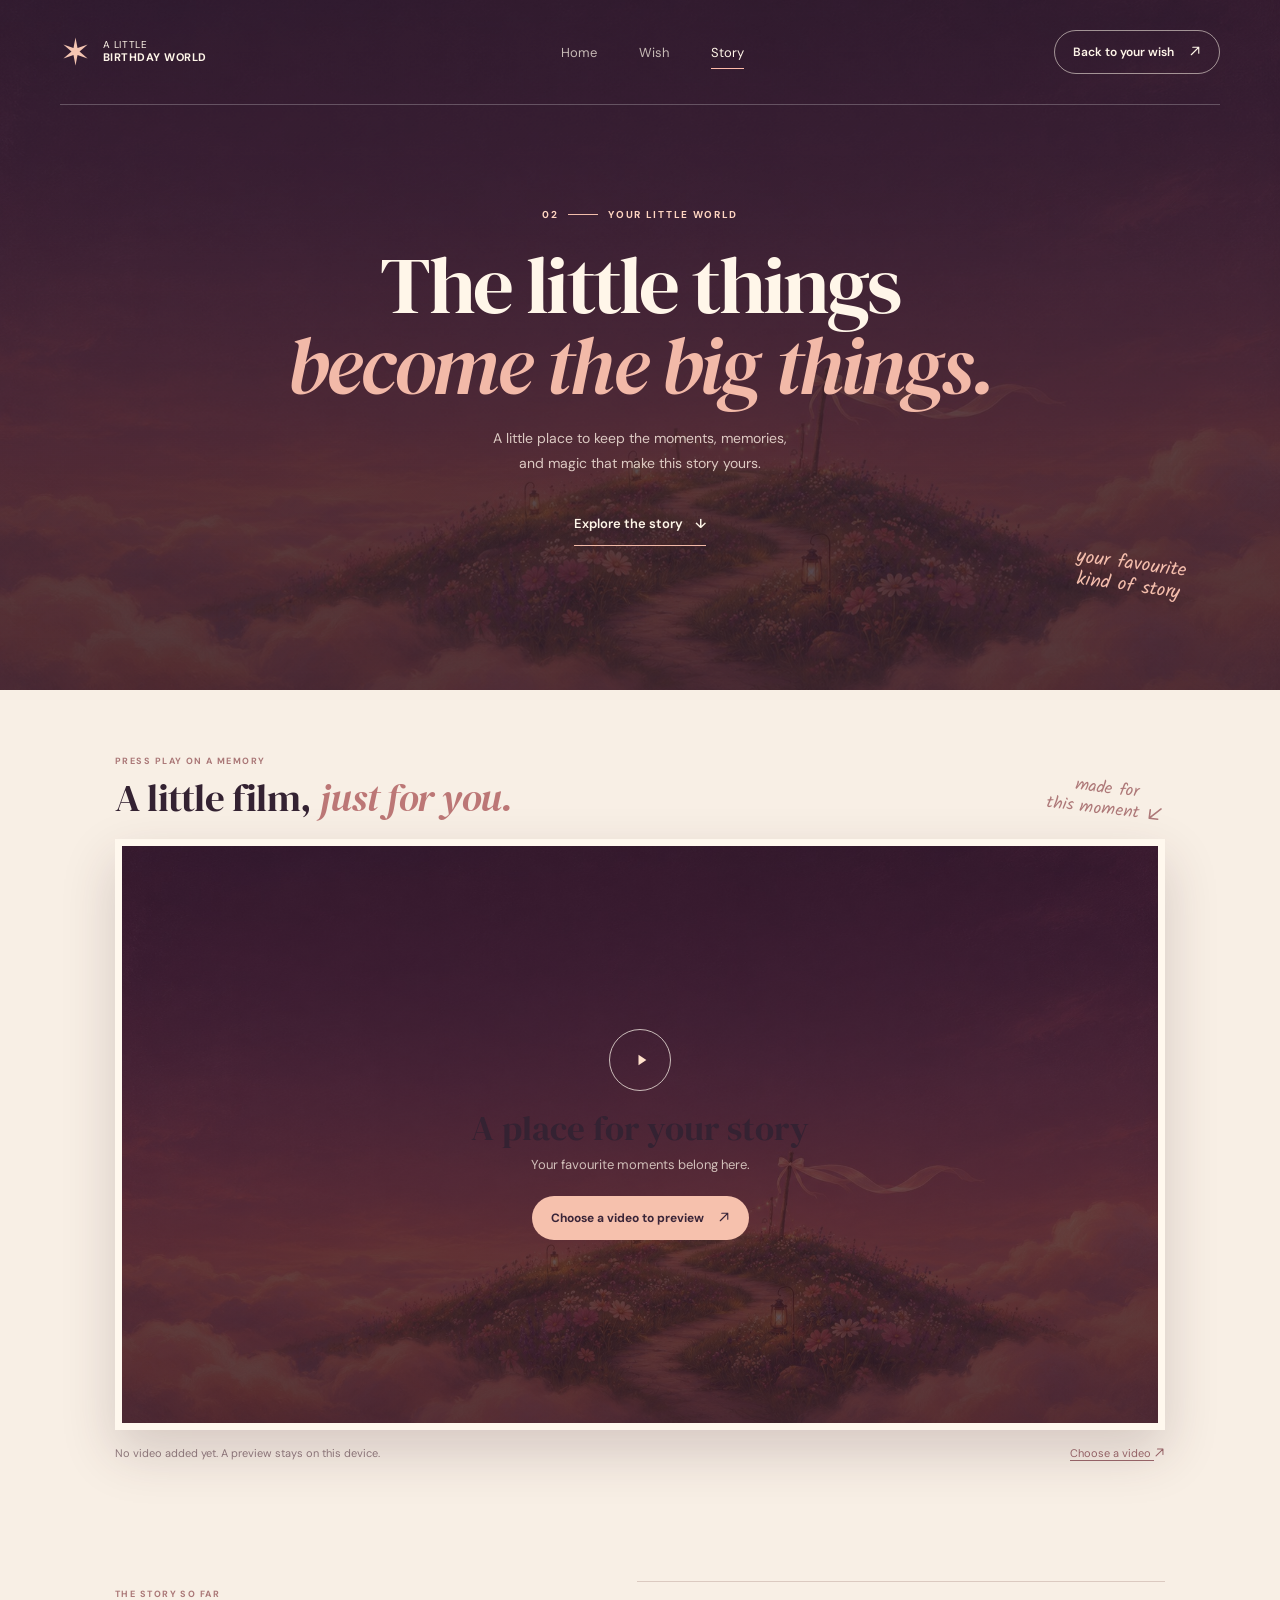
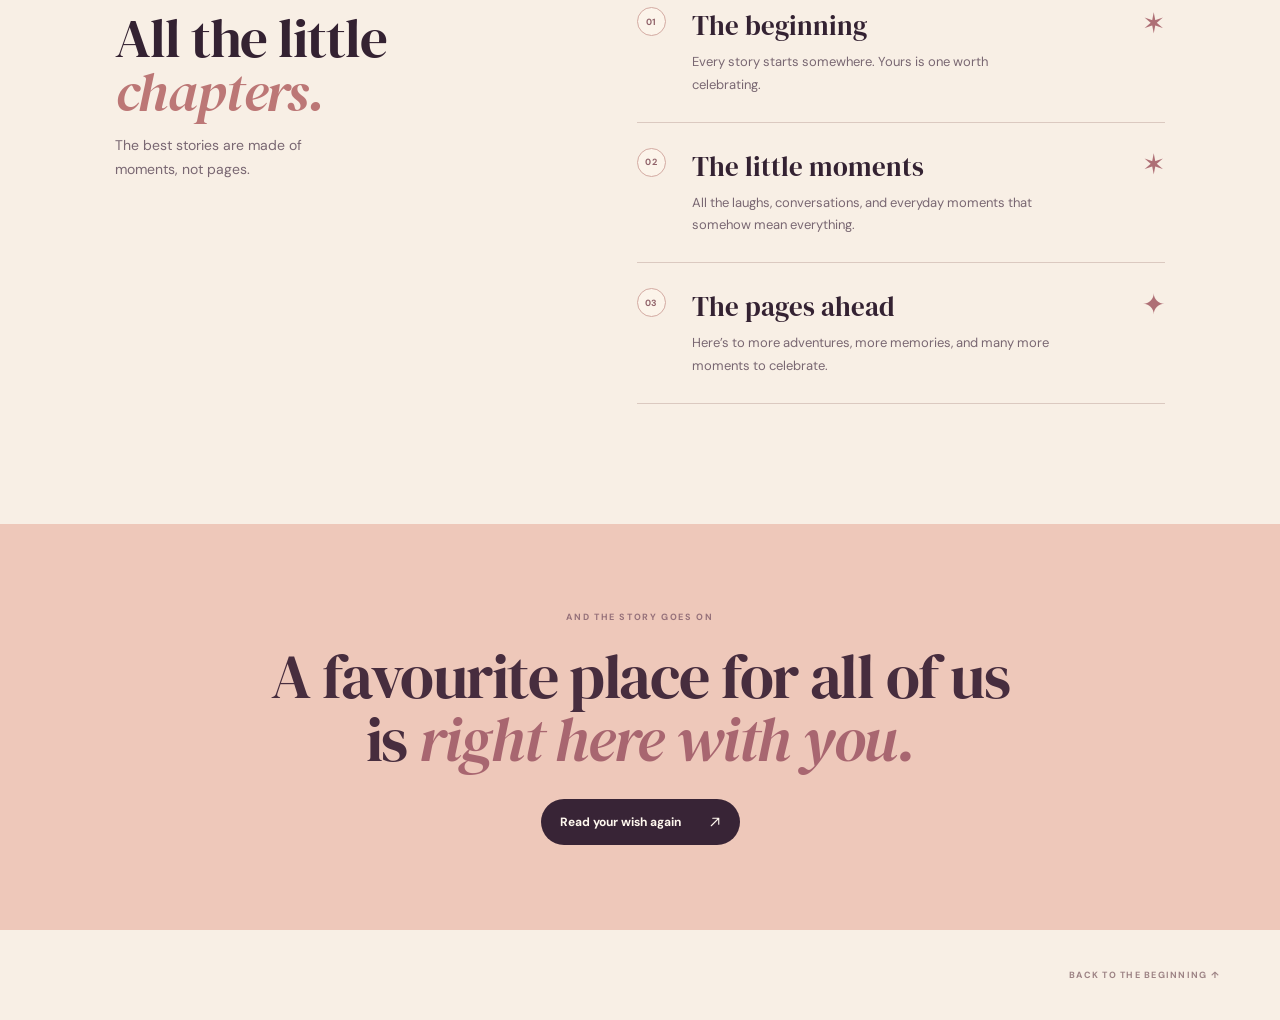
==== story/index.html @ e98e9b86 "Add birthday website" ====
<!doctype html>
<html lang="en">
<head>
  <meta charset="utf-8">
  <meta name="viewport" content="width=device-width, initial-scale=1">
  <meta name="theme-color" content="#2c1a2b">
  <meta name="description" content="A little place for your favourite memories.">
  <title>Your Story — A Little Birthday World</title>
  <link rel="preconnect" href="https://fonts.googleapis.com">
  <link rel="preconnect" href="https://fonts.gstatic.com" crossorigin>
  <link href="https://fonts.googleapis.com/css2?family=DM+Serif+Display:ital@0;1&family=DM+Sans:wght@400;500;600;700&family=Kalam:wght@400;700&display=swap" rel="stylesheet">
  <link href="https://fonts.googleapis.com/css2?family=Noto+Sans+Devanagari:wght@400;600;700&display=swap" rel="stylesheet">
  <link rel="stylesheet" href="story.css">
  <link rel="stylesheet" href="../shared/experience.css">
  <script src="story-content.js" defer></script>
  <script src="story.js" defer></script>
  <script src="../shared/experience.js" defer></script>
</head>
<body class="page-story">
  <div class="story-top">
    <header class="topbar wrap">
      <a class="brand" href="../index.html" aria-label="A Little Birthday World, home"><span class="brand-symbol" aria-hidden="true">✶</span><span>A little<br><strong>birthday world</strong></span></a>
      <nav class="main-nav" aria-label="Main navigation"><a href="../index.html">Home</a><a href="../wish/index.html">Wish</a><a href="index.html" class="current" aria-current="page">Story</a></nav>
      <a class="top-link" href="../wish/index.html">Back to your wish <span aria-hidden="true"><svg class="arrow-icon" aria-hidden="true" viewBox="0 0 16 16"><path d="M3 13 13 3M5 3h8v8"/></svg></span></a>
    </header>
    <section class="story-intro wrap">
      <div class="chapter">02 <span></span> YOUR LITTLE WORLD</div>
      <h1><span data-story-text="pageTitle1">The little things</span><br><em data-story-text="pageTitle2">become the big things.</em></h1>
      <p><span data-story-text="pageIntro1">A little place to keep the moments, memories,</span><br class="desktop-break"> <span data-story-text="pageIntro2">and magic that make this story yours.</span></p>
      <a class="story-discover" href="#film-title"><span data-story-text="exploreButton">Explore the story</span> <span aria-hidden="true">↓</span></a>
      <span class="intro-note" aria-hidden="true">your favourite<br>kind of story</span>
    </section>
  </div>
  <main>
    <section class="film-section wrap" aria-labelledby="film-title" data-reveal>
      <div class="section-heading"><div><span class="section-label">PRESS PLAY ON A MEMORY</span><h2 id="film-title"><span data-story-text="filmTitle1">A little film,</span> <em data-story-text="filmTitle2">just for you.</em></h2></div><span class="film-scribble" aria-hidden="true">made for<br>this moment <svg class="arrow-icon arrow-down" aria-hidden="true" viewBox="0 0 16 16"><path d="M13 3 3 13M3 5v8h8"/></svg></span></div>
      <div class="video-frame">
        <video id="memory-video" controls playsinline preload="metadata" hidden aria-label="Your story video">
          <source src="assets/our-story.mp4" type="video/mp4">
          Sorry, your browser does not support embedded video.
        </video>
        <div id="video-placeholder" class="video-placeholder">
          <div class="play-symbol" aria-hidden="true"><svg viewBox="0 0 16 16" width="14" height="14"><path d="M4 2 13 8 4 14Z" fill="currentColor"/></svg></div>
          <p class="video-title" data-story-text="videoTitle">A place for your story</p>
          <p class="video-subtitle" data-story-text="videoSubtitle">Your favourite moments belong here.</p>
          <label class="preview-button" for="video-file"><span data-story-text="videoChoose">Choose a video to preview</span> <span aria-hidden="true"><svg class="arrow-icon" aria-hidden="true" viewBox="0 0 16 16"><path d="M3 13 13 3M5 3h8v8"/></svg></span></label>
        </div>
      </div>
      <div class="video-bottom"><span id="video-status" aria-live="polite" data-story-text="videoEmptyStatus">No video added yet. A preview stays on this device.</span><label class="change-video" for="video-file">Choose a video <svg class="arrow-icon" aria-hidden="true" viewBox="0 0 16 16"><path d="M3 13 13 3M5 3h8v8"/></svg></label></div>
      <input class="file-input" id="video-file" type="file" accept="video/*" aria-describedby="video-status">
      <noscript><p>JavaScript is needed to preview a selected video.</p></noscript>
    </section>
    <section class="memories wrap" aria-labelledby="memories-title" data-reveal>
      <div class="memories-intro"><span class="section-label">THE STORY SO FAR</span><h2 id="memories-title"><span data-story-text="chaptersTitle1">All the little</span><br><em data-story-text="chaptersTitle2">chapters.</em></h2><p data-story-text="chaptersSubtitle">The best stories are made of moments, not pages.</p></div>
      <div class="memory-list">
        <!-- Edit these three chapters to add your own memories. -->
        <article class="memory"><span class="memory-number">01</span><div><h3 data-story-text="chapter1Title">The beginning</h3><p data-story-text="chapter1Text">Every story starts somewhere. Yours is one worth celebrating.</p></div><span class="memory-mark" aria-hidden="true">✶</span></article>
        <article class="memory"><span class="memory-number">02</span><div><h3 data-story-text="chapter2Title">The little moments</h3><p data-story-text="chapter2Text">All the laughs, conversations, and everyday moments that somehow mean everything.</p></div><span class="memory-mark" aria-hidden="true">✶</span></article>
        <article class="memory"><span class="memory-number">03</span><div><h3 data-story-text="chapter3Title">The pages ahead</h3><p data-story-text="chapter3Text">Here’s to more adventures, more memories, and many more moments to celebrate.</p></div><span class="memory-mark" aria-hidden="true">✦</span></article>
      </div>
    </section>
    <section class="end-note" data-reveal><span>AND THE STORY GOES ON</span><p><span data-story-text="endingLine1">A favourite place for all of us</span><br>is <em data-story-text="endingLine2">right here with you.</em></p><a href="../wish/index.html">Read your wish again <span aria-hidden="true"><svg class="arrow-icon" aria-hidden="true" viewBox="0 0 16 16"><path d="M3 13 13 3M5 3h8v8"/></svg></span></a></section>
  </main>
  <footer class="footer wrap"><a href="../index.html">BACK TO THE BEGINNING ↑</a></footer>
</body>
</html>
---- story/story.css ----
:root{--ink:#342232;--muted:#796772;--cream:#fff6e9;--paper:#f8efe5;--pink:#efb5a5;--line:#dbc9c0;--display:'DM Serif Display',Georgia,serif;--sans:'DM Sans',Arial,sans-serif;--hand:'Kalam',cursive}*{box-sizing:border-box}html{scroll-behavior:smooth}body{margin:0;background:var(--paper);color:var(--ink);font-family:var(--sans);font-feature-settings:"kern" 1,"liga" 1}a{color:inherit;text-decoration:none}button,input,label{font:inherit}a:focus-visible,button:focus-visible,.file-input:focus-visible+label{outline:2px solid #d98a82;outline-offset:5px}.wrap{width:min(1260px,calc(100% - 120px));margin-inline:auto}.story-top{color:var(--cream);background:linear-gradient(180deg,#25182bb5,#27182ac9),url('assets/story-background.jpg') center 50%/cover,#362238}.topbar{height:105px;display:flex;align-items:center;justify-content:space-between;gap:28px;border-bottom:1px solid #ffffff3d}.brand{display:inline-flex;align-items:center;gap:11px;font-size:10px;letter-spacing:.06em;line-height:1.25;text-transform:uppercase;min-width:190px}.brand strong{font-size:11px;letter-spacing:.045em}.brand-symbol{font-size:37px;color:#f5c5b2;line-height:1}.main-nav{display:flex;align-items:center;gap:42px;font-size:13px}.main-nav a{opacity:.72;position:relative;padding:12px 0}.main-nav a:hover,.main-nav a.current{opacity:1}.main-nav a.current:after{content:"";position:absolute;left:0;right:0;bottom:5px;height:1px;background:#ffbba9}.top-link{border:1px solid #fff6e98c;border-radius:100px;padding:13px 18px;font-size:12px;font-weight:600;white-space:nowrap;transition:background .2s,color .2s}.top-link span{margin-left:12px}.top-link:hover{background:var(--cream);color:var(--ink)}.story-intro{position:relative;padding:103px 0 144px;text-align:center}.chapter{font-size:10px;font-weight:700;letter-spacing:.17em;color:#ffd5c1;display:flex;align-items:center;justify-content:center;gap:10px}.chapter span{width:30px;height:1px;background:#f2bdab}.story-intro h1{font:400 clamp(54px,6.3vw,88px)/.99 var(--display);letter-spacing:-.035em;margin:24px 0 21px}.story-intro h1 em{font-weight:400;color:#f2b9a8}.story-intro p{font-size:14px;line-height:1.8;color:#fff1e6cc}.intro-note{position:absolute;right:3%;bottom:92px;font:19px/1.15 var(--hand);color:#f4bdac;transform:rotate(8deg)}.film-section{max-width:1050px;margin-top:0;position:relative}.section-heading{display:flex;justify-content:space-between;align-items:flex-end;padding:58px 0 20px;color:var(--ink)}.section-label{font-size:9px;letter-spacing:.16em;font-weight:700;color:#aa7777}.section-heading .section-label{color:#aa7777}.section-heading h2,.memories h2{font:400 39px/1.05 var(--display);letter-spacing:-.02em;margin:9px 0 0}.section-heading h2 em,.memories h2 em{font-weight:400;color:#bc7776}.film-scribble{font:17px/1.1 var(--hand);color:#ae7979;transform:rotate(7deg);text-align:center}.video-frame{aspect-ratio:16/9;position:relative;background:#362236;overflow:hidden;border:7px solid #fff8ee;box-shadow:0 20px 45px #42233224}.video-frame video{display:block;width:100%;height:100%;object-fit:contain;background:#21131f}.video-frame video[hidden]{display:none}.video-placeholder{position:absolute;inset:0;display:flex;flex-direction:column;align-items:center;justify-content:center;text-align:center;padding:22px;background:linear-gradient(180deg,#2514279c,#251427c2),url('assets/story-background.jpg') center 62%/cover}.video-placeholder[hidden]{display:none}.play-symbol{width:62px;height:62px;border:1px solid #fff8eeb8;border-radius:50%;display:grid;place-items:center;color:#ffe1cb;font-size:15px;padding-left:4px;margin-bottom:20px}.video-title{font:400 35px/1 var(--display);margin:0 0 10px}.video-subtitle{font-size:13px;color:#fff6e9bb;margin:0 0 23px}.preview-button{cursor:pointer;background:#f6c1ad;color:#3a2538;border-radius:100px;padding:14px 19px;font-size:12px;font-weight:700}.preview-button span{margin-left:14px}.video-bottom{display:flex;justify-content:space-between;gap:20px;padding-top:15px;color:#917b7e;font-size:11px;line-height:1.5}.change-video{color:#9b676b;text-decoration:underline;text-underline-offset:3px;cursor:pointer;white-space:nowrap}.file-input{position:absolute;width:1px;height:1px;padding:0;margin:-1px;overflow:hidden;clip:rect(0,0,0,0);white-space:nowrap;border:0}.file-input:focus-visible ~ *{outline:0}.film-section:has(.file-input:focus-visible) .preview-button,.film-section:has(.file-input:focus-visible) .change-video{outline:2px solid #ad5e65;outline-offset:4px}.memories{max-width:1050px;padding:120px 0;display:grid;grid-template-columns:.9fr 1.1fr;gap:90px}.memories h2{font-size:55px;line-height:.98}.memories h2 em{color:#bc7776}.memories-intro>p{font-size:14px;line-height:1.75;color:var(--muted);max-width:250px}.memory{display:grid;grid-template-columns:37px 1fr 40px;gap:18px;padding:25px 0;border-top:1px solid var(--line)}.memory:last-child{border-bottom:1px solid var(--line)}.memory-number{font-size:10px;color:#bb8b86;font-weight:700;letter-spacing:.1em;padding-top:5px}.memory h3{font:400 27px var(--display);margin:0 0 7px}.memory p{font-size:13px;line-height:1.75;color:var(--muted);margin:0;max-width:360px}.memory-mark{font:28px Georgia,serif;text-align:right;color:#cc9990}.end-note{background:#eac2b2;text-align:center;padding:80px 20px 85px;color:#472d3e}.end-note>span{font-size:9px;letter-spacing:.18em;font-weight:700;color:#96717a}.end-note p{font:400 clamp(39px,5vw,62px)/1.03 var(--display);letter-spacing:-.025em;margin:20px 0 27px}.end-note p em{font-weight:400;color:#a86670}.end-note a{display:inline-flex;gap:28px;align-items:center;background:#382436;color:#fff8ef;padding:15px 19px;border-radius:100px;font-size:12px;font-weight:700;transition:transform .2s}.end-note a:hover{transform:translateY(-3px)}.footer{height:90px;display:flex;align-items:center;justify-content:space-between;font-size:9px;font-weight:700;letter-spacing:.14em;color:#9d8385}.footer a{text-align:right}
@media(max-width:900px){.wrap{width:min(100% - 52px,720px)}.topbar{height:90px}.brand{min-width:auto}.main-nav{gap:23px}.top-link{display:none}.story-intro{padding:85px 0 130px}.intro-note{right:1%;bottom:65px}.memories{gap:40px;padding:90px 0}.memories h2{font-size:46px}}
@media(max-width:620px){.wrap{width:calc(100% - 38px)}.topbar{height:78px;gap:12px}.brand{font-size:8px;gap:7px}.brand strong{font-size:9px}.brand-symbol{font-size:29px}.main-nav{gap:19px;font-size:12px}.story-intro{padding:73px 0 118px}.story-intro h1{font-size:clamp(47px,10vw,64px)}.story-intro p{font-size:13px}.desktop-break{display:none}.intro-note{font-size:15px;right:1%;bottom:45px}.film-section{margin-top:0}.section-heading{padding:36px 0 14px}.section-heading h2{font-size:27px}.film-scribble{font-size:13px}.video-frame{border-width:5px}.play-symbol{width:40px;height:40px;font-size:10px;margin-bottom:10px}.video-title{font-size:25px;margin-bottom:6px}.video-subtitle{font-size:11px;margin:0 0 13px}.preview-button{padding:11px 14px;font-size:10px}.video-bottom{font-size:10px;gap:10px}.memories{display:block;padding:78px 0}.memories h2{font-size:44px}.memories-intro{margin-bottom:35px}.memory{grid-template-columns:29px 1fr 28px;gap:10px}.memory h3{font-size:25px}.memory p{font-size:13px}.end-note{padding:65px 18px}.footer{height:76px;gap:20px;font-size:8px;letter-spacing:.08em}}
@media(max-width:350px){.main-nav{gap:12px}.story-intro h1{font-size:43px}.video-title{font-size:22px}.video-subtitle{margin-bottom:8px}.preview-button{padding:8px 12px}}
@media(prefers-reduced-motion:reduce){*,*:before,*:after{scroll-behavior:auto!important;transition:none!important;animation:none!important}}

.arrow-icon{display:inline-block;width:1em;height:1em;vertical-align:-.12em;fill:none;stroke:currentColor;stroke-width:1.5;stroke-linecap:round;stroke-linejoin:round}
/* Keep the video picker comfortable to tap on a phone. */
.preview-button{min-height:44px;display:inline-flex;align-items:center;justify-content:center}
@media(max-width:350px){.video-subtitle{display:none}}

.preview-button [data-story-text]{margin-left:0}
.memory p{white-space:pre-line}

/* Keep the remaining footer link aligned after removing the old caption. */
.page-story .footer{justify-content:flex-end}
---- shared/experience.css ----
/* Shared finishing touches; each page keeps its own HTML, CSS, and JavaScript. */
:root{--motion-ease:cubic-bezier(.22,.78,.24,1)}
html{scroll-behavior:smooth}body{transition:opacity .26s var(--motion-ease),transform .26s var(--motion-ease)}
html.page-is-leaving body{opacity:0;transform:translateY(8px)}
::selection{background:#e7b3a8;color:#30202f}
.main-nav a{min-height:44px;display:inline-flex;align-items:center}
.main-nav a:after{transition:transform .25s var(--motion-ease);transform-origin:left}
.main-nav a:not(.current):after{content:"";position:absolute;left:0;right:0;bottom:5px;height:1px;background:currentColor;transform:scaleX(0)}
.main-nav a:not(.current):hover:after,.main-nav a:not(.current):focus-visible:after{transform:scaleX(1)}
.reveal-await{opacity:0;transform:translateY(24px)}
.reveal-in{opacity:1;transform:translateY(0);transition:opacity .7s var(--motion-ease),transform .7s var(--motion-ease)}
.page-wish main,.page-story main{animation:page-arrive .65s var(--motion-ease) both}
@keyframes page-arrive{from{opacity:.8;transform:translateY(9px)}to{opacity:1;transform:translateY(0)}}

/* Home: two distinct invitations and tactile postcards. */
.page-home .hero-actions{display:flex;align-items:center;gap:25px;flex-wrap:wrap}
.page-home .story-link{display:inline-flex;align-items:center;gap:10px;min-height:44px;color:#fff1e4;font-size:13px;font-weight:600;border-bottom:1px solid #f3c0ac;transition:gap .2s,color .2s}
.page-home .story-link:hover{gap:16px;color:white}
.page-home .replay-intro{display:inline-flex;align-items:center;gap:9px;min-height:44px;margin-top:22px;padding:0;border:0;background:none;color:#f5cfbd;cursor:pointer;font:400 15px var(--hand);text-align:left;transition:color .2s}
.page-home .replay-intro:hover{color:#fff8ef}.page-home .replay-intro:focus-visible{outline:2px solid #ffd1ae;outline-offset:4px}
.replay-icon{font:22px/1 Georgia,serif}
.page-home .wish-picture{background:linear-gradient(180deg,transparent 55%,#34223355),url('../home/assets/wish-card.jpg') center 49%/cover,#a9817c}
.page-home .wish-picture:before,.page-home .wish-picture:after{display:none}
.page-home .postcard{box-shadow:0 22px 42px #1b0d2a70,0 5px 15px #1c0b2438;transition:transform .35s var(--motion-ease),box-shadow .35s var(--motion-ease)}
.page-home .postcard-bottom small{color:#725963}
.page-home .postcard:active{filter:brightness(.96)}
.page-home .site-shell.site-arrived .hero-copy{animation:opening-copy .8s var(--motion-ease) both}
.page-home .site-shell.site-arrived .postcard-scene{animation:opening-cards 1s var(--motion-ease) .08s both}
@keyframes opening-copy{from{opacity:.35;transform:translateY(18px)}to{opacity:1;transform:translateY(0)}}
@keyframes opening-cards{from{opacity:.4;transform:translateY(22px) scale(.97)}to{opacity:1;transform:translateY(0) scale(1)}}
@media(hover:hover){.page-home .postcard:hover,.page-home .postcard:focus-visible{z-index:3;transform:perspective(900px) translateY(-13px) rotate(0deg) rotateX(var(--tilt-x,0deg)) rotateY(var(--tilt-y,0deg)) scale(1.025);box-shadow:0 32px 50px #170a256e}}

/* A short, subtle guide and celebratory response make the cake gesture legible. */
.slice-guide{position:absolute;left:31%;top:52%;width:38%;height:auto;pointer-events:none;overflow:visible;opacity:.72;filter:drop-shadow(0 1px 4px #5c3845);animation:guide-breathe 2.2s var(--motion-ease) 3 both}
.slice-guide path{stroke:#fff8ed;stroke-width:3;stroke-linecap:round;stroke-linejoin:round;stroke-dasharray:8 10}
.intro-slice-stage.is-slicing .slice-guide{opacity:0;animation:none}
@keyframes guide-breathe{0%,100%{opacity:.28;transform:translateX(-5px)}50%{opacity:.88;transform:translateX(9px)}}
.intro-burst{position:fixed;z-index:5;width:1px;height:1px;pointer-events:none}
.intro-burst span{position:absolute;width:7px;height:7px;border-radius:50%;background:var(--spark-color,#ffe5ce);animation:little-burst .9s cubic-bezier(.16,.7,.25,1) both}
@keyframes little-burst{0%{opacity:1;transform:translate(0,0) scale(.35)}70%{opacity:1}100%{opacity:0;transform:translate(var(--spark-x),var(--spark-y)) scale(1)}}

/* Wish: letter imagery, warm paper, and notes that unfold on request. */
.page-wish .photo-art{background:linear-gradient(#442a3b05,#442a3b1f),url('../wish/assets/wish-photo.jpg') center 52%/cover,#b8777a}
.page-wish .photo-card{box-shadow:0 20px 48px #432d3030}
.page-wish .letter{background:#fffaf5;box-shadow:0 18px 52px #5635431c}
.page-wish .letter:before{width:3px;background:#dba39b}
.page-wish .letter-stamp{background:#f7e4dd;transition:transform .35s var(--motion-ease),background .35s}
.page-wish .letter:hover .letter-stamp{transform:rotate(-9deg) scale(1.05);background:#f3d4cc}
.little-notes{max-width:1030px;display:grid;grid-template-columns:.85fr 1.15fr;gap:80px;align-items:start;margin-bottom:105px;padding-top:5px}
.little-notes-intro .notes-kicker{margin:0 0 15px;color:#9b626b;font-size:10px;font-weight:700;letter-spacing:.14em}
.little-notes-intro h2{margin:0;font:400 48px/.98 var(--display);letter-spacing:-.025em}
.little-notes-intro h2 em{font-weight:400;color:#b66f74}
.little-notes-intro>p:last-child{max-width:255px;color:#6d5963;font-size:14px;line-height:1.7}
.note-stack{border-bottom:1px solid #d9c3bc}
.love-note{border-top:1px solid #d9c3bc}
.love-note summary{min-height:76px;list-style:none;display:grid;grid-template-columns:105px 1fr 30px;gap:12px;align-items:center;cursor:pointer}
.love-note summary::-webkit-details-marker{display:none}
.love-note summary:focus-visible{outline:2px solid #a85663;outline-offset:3px}
.note-label{color:#8d6268;font-size:10px;letter-spacing:.11em;font-weight:700}
.note-name{font:400 23px var(--display);color:#402737}
.note-plus{width:30px;height:30px;border:1px solid #c99b98;border-radius:50%;display:grid;place-items:center;color:#a66069;font:22px/1 var(--sans);transition:transform .25s var(--motion-ease),background .25s}
.love-note[open] .note-plus{transform:rotate(45deg);background:#f3d9d1}
.love-note>p{max-width:380px;margin:0 0 25px 117px;color:#6b5660;font-size:14px;line-height:1.7;animation:note-in .3s var(--motion-ease) both}
@keyframes note-in{from{opacity:.4;transform:translateY(-5px)}to{opacity:1;transform:translateY(0)}}

/* Story: make the chapters feel like a quiet timeline. */
.page-story .video-frame{box-shadow:0 22px 50px #42233230}
.page-story .memory{transition:transform .25s var(--motion-ease),border-color .25s}
.page-story .memory:hover{transform:translateX(6px);border-color:#be8e89}
.page-story .memory-number{display:grid;place-items:center;width:29px;height:29px;padding:0;border:1px solid #d2a9a1;border-radius:50%;font-size:9px;background:#fcf4ea;color:#91636a}
.page-story .memory-mark{color:#ae6f75}
.page-story .end-note{background:#eec8ba}
@media(max-width:900px){.little-notes{gap:35px}.little-notes-intro h2{font-size:42px}}
@media(max-width:620px){.page-home .hero-actions{gap:12px 20px}.page-home .replay-intro{margin-top:18px}.little-notes{display:block;margin-bottom:70px}.little-notes-intro{margin-bottom:27px}.little-notes-intro h2{font-size:39px}.love-note summary{grid-template-columns:85px 1fr 30px;gap:8px}.note-name{font-size:21px}.love-note>p{margin-left:93px}.slice-guide{left:26%;width:48%;top:53%}}
@media(max-width:360px){.page-home .hero-actions{gap:4px 14px}.page-home .story-link{font-size:12px}.love-note summary{grid-template-columns:74px 1fr 28px}.note-label{font-size:9px}.note-name{font-size:19px}.love-note>p{margin-left:82px}}
@media(prefers-reduced-motion:reduce){html{scroll-behavior:auto}body,.reveal-in,.main-nav a:after,.page-home .postcard,.page-story .memory{transition:none!important}.reveal-await{opacity:1;transform:none}.page-wish main,.page-story main,.page-home .site-shell.site-arrived .hero-copy,.page-home .site-shell.site-arrived .postcard-scene,.love-note>p{animation:none}.slice-guide{animation:none;opacity:.65}.intro-burst{display:none}.page-story .memory:hover{transform:none}.page-home .postcard:hover,.page-home .postcard:focus-visible{transform:none}}
/* The heading receives programmatic focus after the intro; controls keep visible focus rings. */
.page-home .hero h1:focus{outline:none}
.story-discover{display:inline-flex;align-items:center;gap:12px;min-height:44px;margin-top:12px;color:#fff6e9;border-bottom:1px solid #f2b9a8;font-size:13px;font-weight:600;transition:gap .2s var(--motion-ease)}
.story-discover:hover{gap:18px}#film-title{scroll-margin-top:24px}
@media(prefers-reduced-motion:reduce){.story-discover{transition:none}}
.note-label{font-size:11px;letter-spacing:.06em}
@media(max-width:620px){.brand,.brand strong{font-size:10px}}
@media(max-width:360px){.love-note summary{grid-template-columns:78px 1fr 28px}.love-note>p{margin-left:86px}}

/* Hindi and other Devanagari text falls back to this font when available. */
:root{--display:'DM Serif Display','Noto Sans Devanagari',Georgia,serif;--sans:'DM Sans','Noto Sans Devanagari',Arial,sans-serif}
.letter p,.love-note>p{white-space:pre-line}
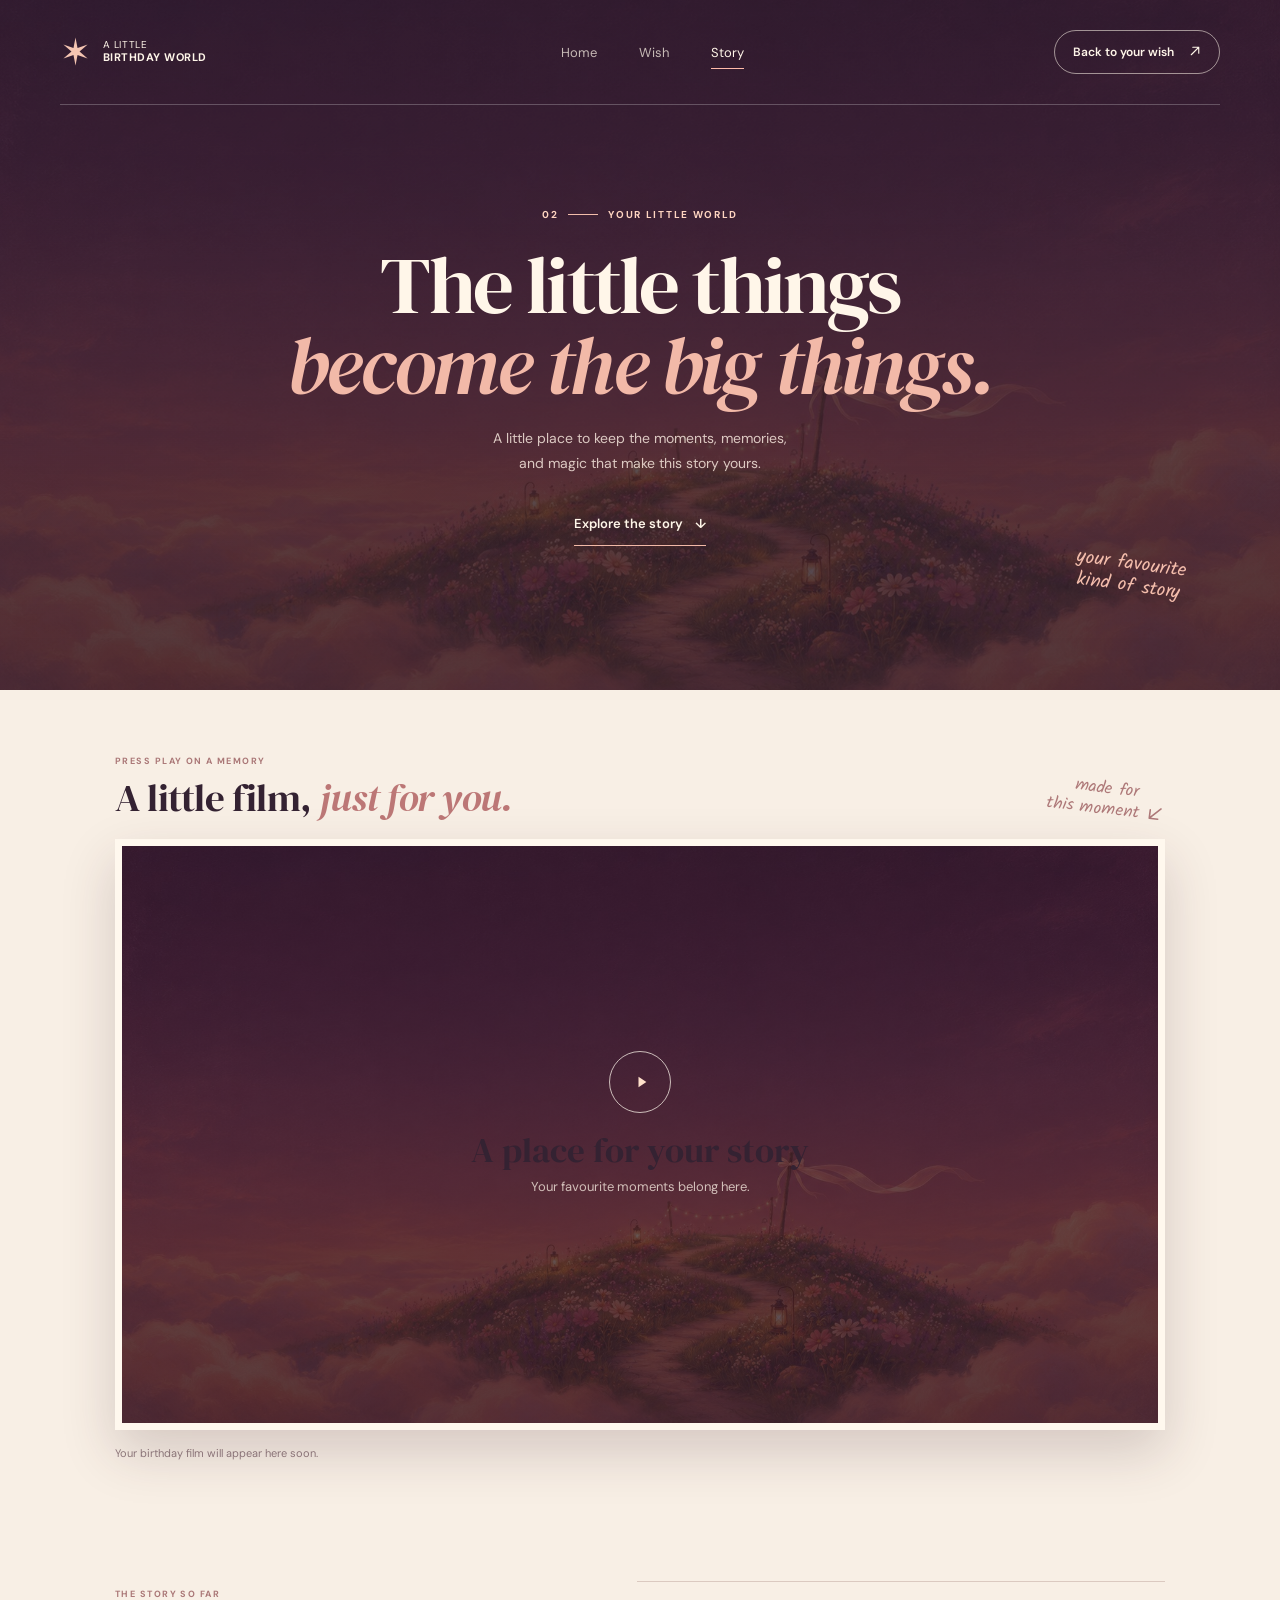
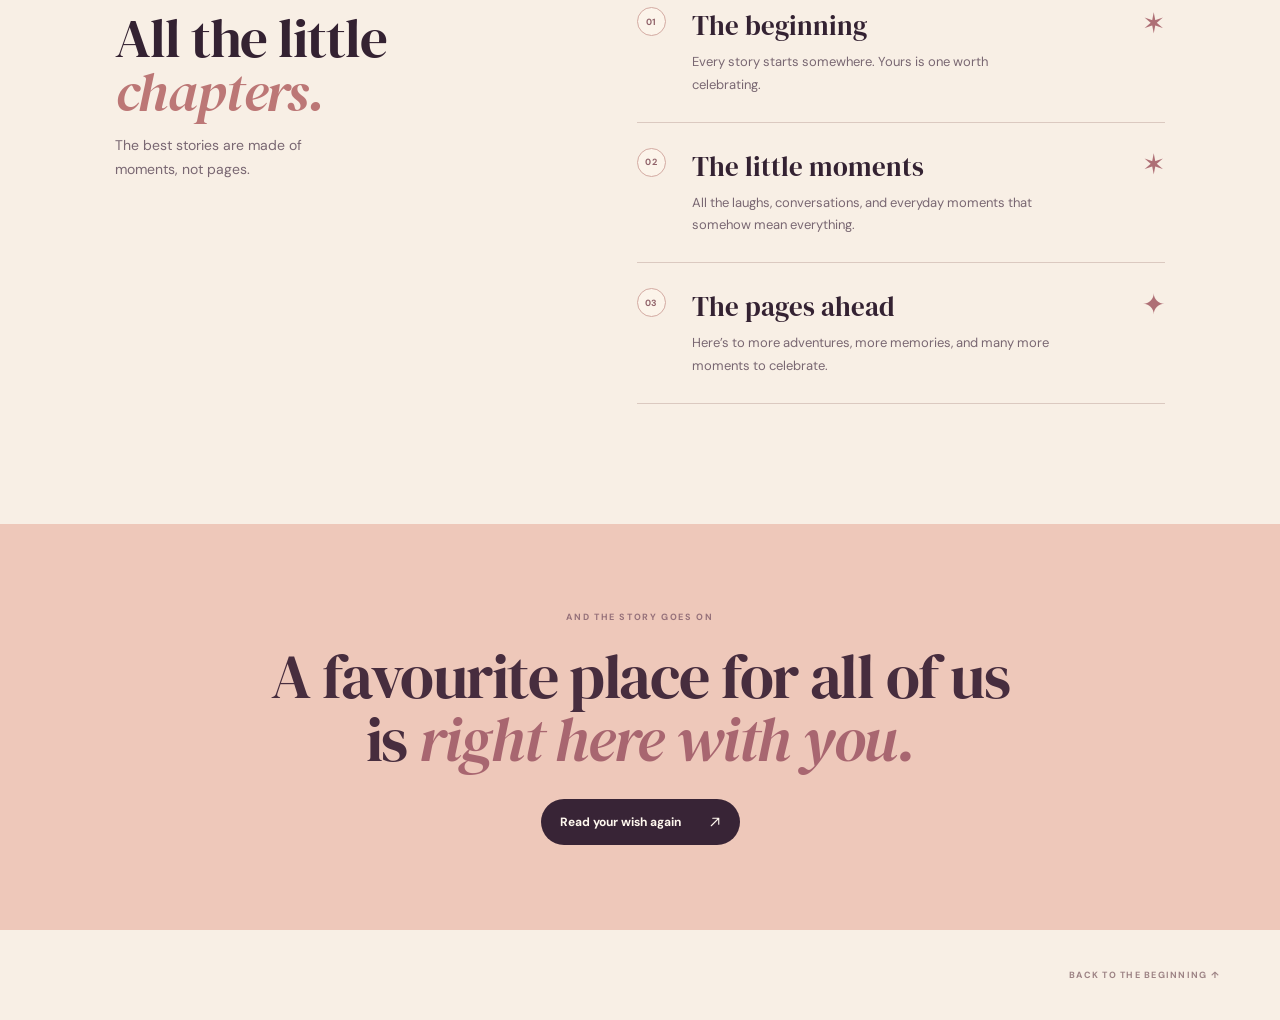
==== commit bc54a5d4: "Make birthday website fixed for Vaidehi" ====
--- a/story/index.html
+++ b/story/index.html
@@ -43,12 +43,9 @@
           <div class="play-symbol" aria-hidden="true"><svg viewBox="0 0 16 16" width="14" height="14"><path d="M4 2 13 8 4 14Z" fill="currentColor"/></svg></div>
           <p class="video-title" data-story-text="videoTitle">A place for your story</p>
           <p class="video-subtitle" data-story-text="videoSubtitle">Your favourite moments belong here.</p>
-          <label class="preview-button" for="video-file"><span data-story-text="videoChoose">Choose a video to preview</span> <span aria-hidden="true"><svg class="arrow-icon" aria-hidden="true" viewBox="0 0 16 16"><path d="M3 13 13 3M5 3h8v8"/></svg></span></label>
         </div>
       </div>
-      <div class="video-bottom"><span id="video-status" aria-live="polite" data-story-text="videoEmptyStatus">No video added yet. A preview stays on this device.</span><label class="change-video" for="video-file">Choose a video <svg class="arrow-icon" aria-hidden="true" viewBox="0 0 16 16"><path d="M3 13 13 3M5 3h8v8"/></svg></label></div>
-      <input class="file-input" id="video-file" type="file" accept="video/*" aria-describedby="video-status">
-      <noscript><p>JavaScript is needed to preview a selected video.</p></noscript>
+      <div class="video-bottom"><span id="video-status" aria-live="polite">Your birthday film will appear here soon.</span></div>
     </section>
     <section class="memories wrap" aria-labelledby="memories-title" data-reveal>
       <div class="memories-intro"><span class="section-label">THE STORY SO FAR</span><h2 id="memories-title"><span data-story-text="chaptersTitle1">All the little</span><br><em data-story-text="chaptersTitle2">chapters.</em></h2><p data-story-text="chaptersSubtitle">The best stories are made of moments, not pages.</p></div>
